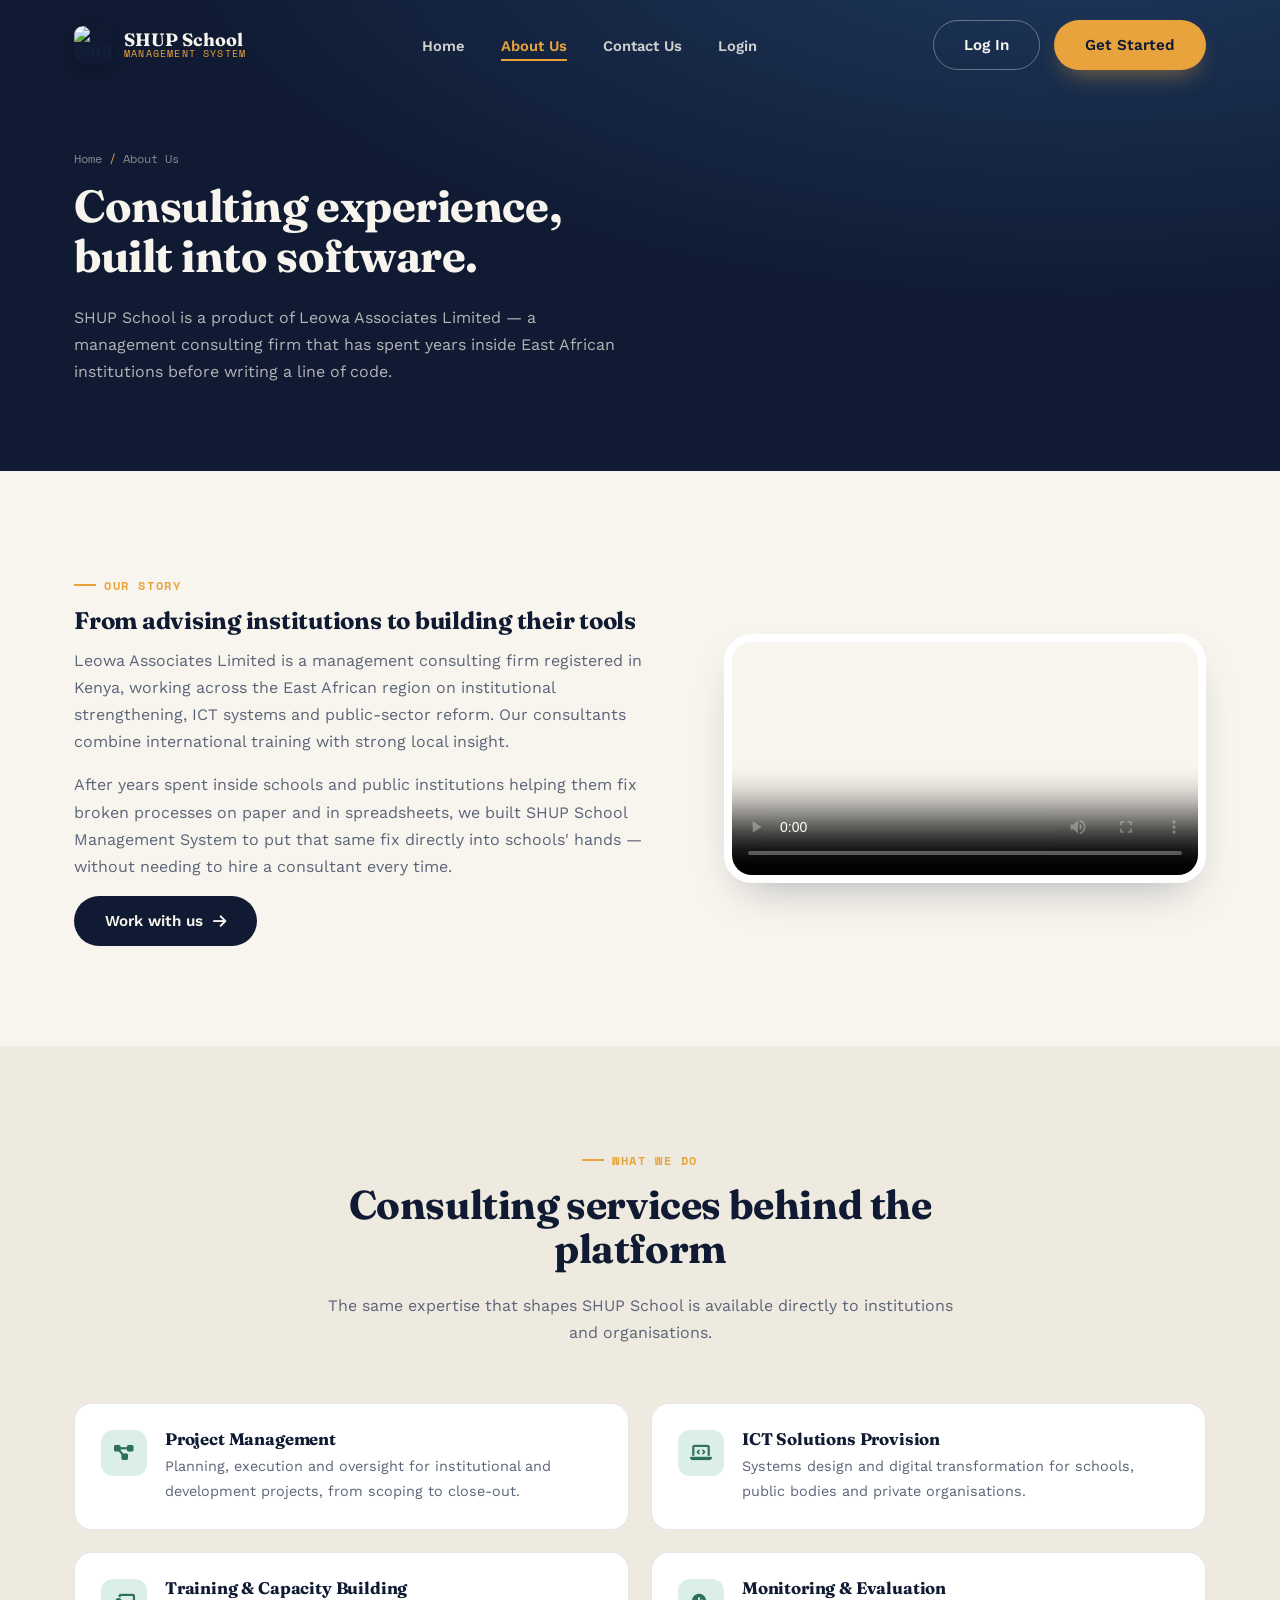
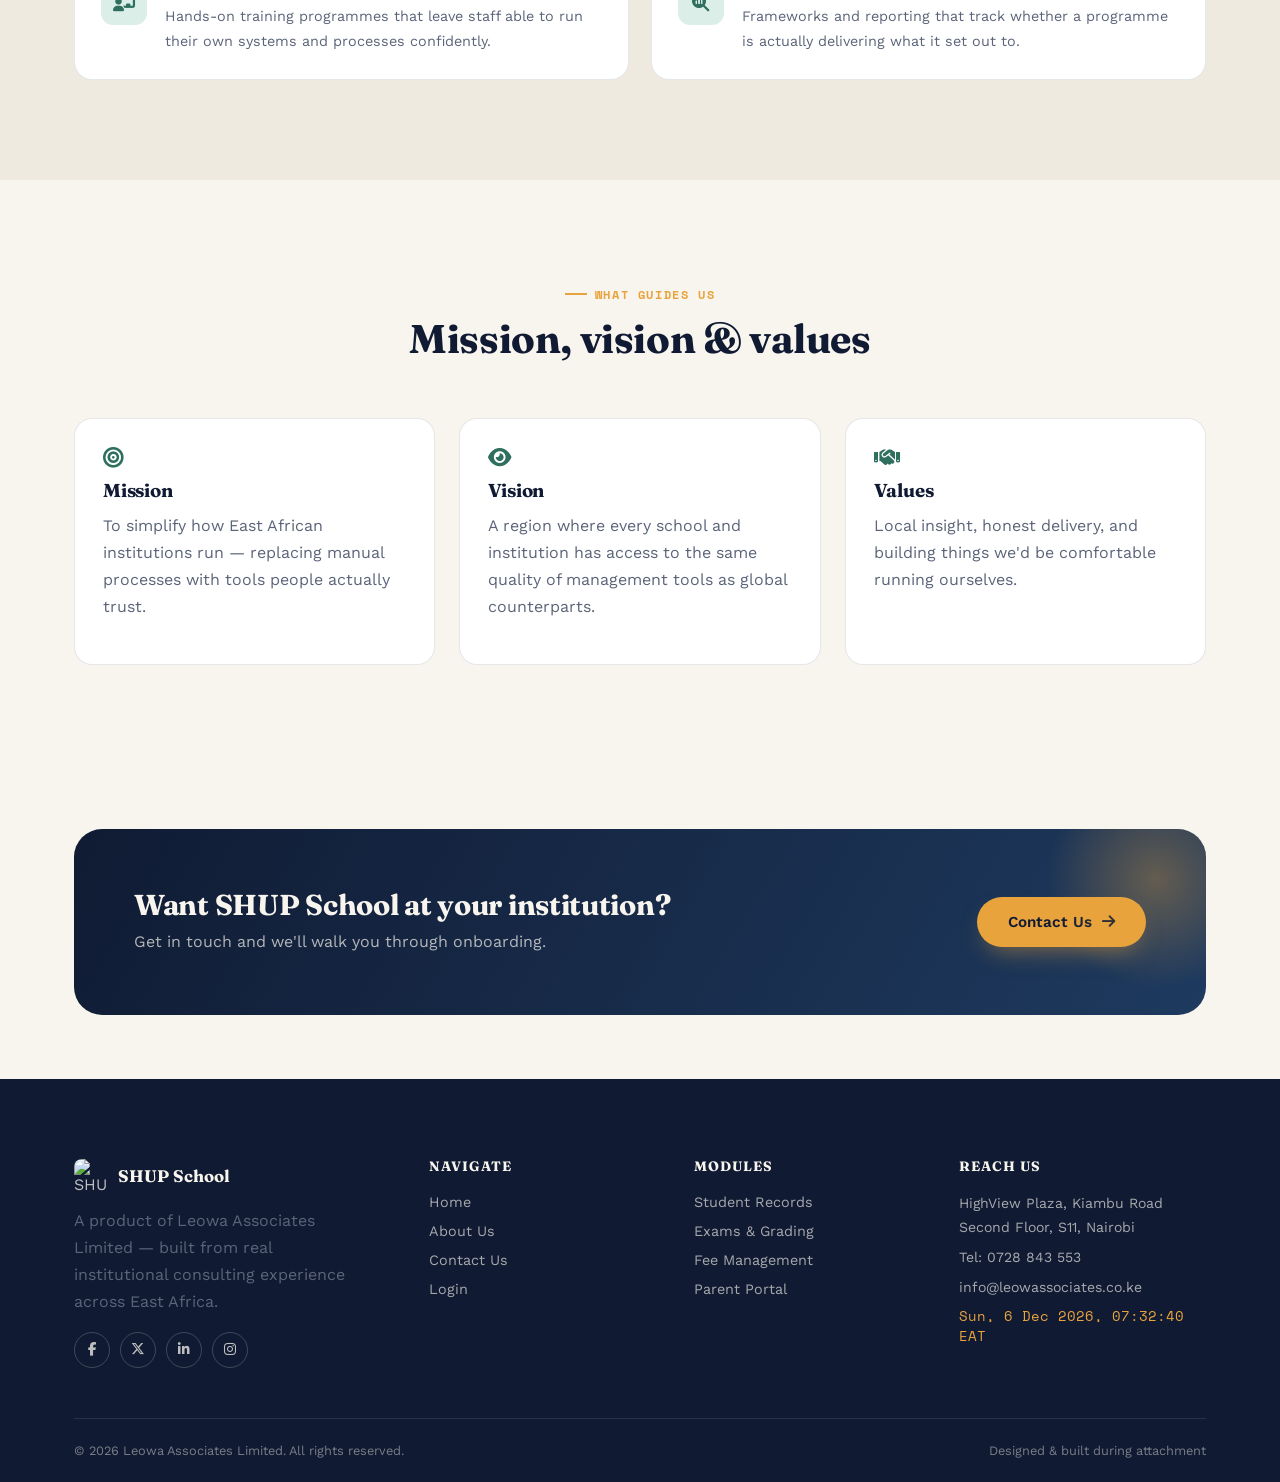
==== about.html @ 48182b93 "Initial commit - revamped SHUP School site" ====
<!DOCTYPE html>
<html lang="en">
<head>
<meta charset="UTF-8">
<meta name="viewport" content="width=device-width, initial-scale=1.0">
<title>About Us | SHUP School Management System</title>
<link rel="icon" href="https://leowassociates.co.ke/school/images/shupschoologo.jpeg">
<link rel="preconnect" href="https://fonts.googleapis.com">
<link href="https://fonts.googleapis.com/css2?family=Fraunces:ital,wght@0,500;0,600;1,500&family=Work+Sans:wght@400;500;600;700&family=Space+Mono:wght@400;700&display=swap" rel="stylesheet">
<link rel="stylesheet" href="https://cdnjs.cloudflare.com/ajax/libs/font-awesome/6.5.1/css/all.min.css">
<link rel="stylesheet" href="assets/css/style.css">
</head>
<body>

<nav class="nav">
  <div class="container">
    <a href="index.html" class="nav-brand">
      <img src="https://leowassociates.co.ke/school/images/shupschoologo.jpeg" alt="SHUP School logo">
      <div class="nav-brand-text"><b>SHUP School</b><span>Management System</span></div>
    </a>
    <ul class="nav-links">
      <li><a href="index.html">Home</a></li>
      <li><a href="about.html" class="active">About Us</a></li>
      <li><a href="contact.html">Contact Us</a></li>
      <li><a href="login.html">Login</a></li>
    </ul>
    <div class="nav-cta">
      <a href="login.html" class="btn btn-ghost">Log In</a>
      <a href="contact.html" class="btn btn-gold">Get Started</a>
      <button class="nav-burger" aria-label="Menu"><i class="fa-solid fa-bars"></i></button>
    </div>
  </div>
</nav>

<header class="page-hero">
  <div class="container">
    <div class="crumb">Home <span>/</span> About Us</div>
    <h1>Consulting experience,<br>built into software.</h1>
    <p>SHUP School is a product of Leowa Associates Limited — a management consulting firm that has spent years inside East African institutions before writing a line of code.</p>
  </div>
</header>

<section class="section">
  <div class="container about-lede">
    <div class="reveal">
      <div class="eyebrow">Our story</div>
      <h2>From advising institutions to building their tools</h2>
      <p>Leowa Associates Limited is a management consulting firm registered in Kenya, working across the East African region on institutional strengthening, ICT systems and public-sector reform. Our consultants combine international training with strong local insight.</p>
      <p>After years spent inside schools and public institutions helping them fix broken processes on paper and in spreadsheets, we built SHUP School Management System to put that same fix directly into schools' hands — without needing to hire a consultant every time.</p>
      <a href="contact.html" class="btn btn-dark">Work with us <i class="fa-solid fa-arrow-right"></i></a>
    </div>
    <div class="about-video reveal">
      <video controls poster="https://leowassociates.co.ke/school/images/carousel1.jpg">
        <source src="https://leowassociates.co.ke/school/images/ourservices.mp4" type="video/mp4">
        Your browser does not support the video tag.
      </video>
    </div>
  </div>
</section>

<section class="section" style="background:var(--paper-dim)">
  <div class="container">
    <div class="section-head reveal">
      <div class="eyebrow" style="justify-content:center">What we do</div>
      <h2>Consulting services behind the platform</h2>
      <p>The same expertise that shapes SHUP School is available directly to institutions and organisations.</p>
    </div>
    <div class="service-list reveal-stagger">
      <div class="service-row reveal"><div class="service-icon"><i class="fa-solid fa-diagram-project"></i></div><div><h4>Project Management</h4><p>Planning, execution and oversight for institutional and development projects, from scoping to close-out.</p></div></div>
      <div class="service-row reveal"><div class="service-icon"><i class="fa-solid fa-laptop-code"></i></div><div><h4>ICT Solutions Provision</h4><p>Systems design and digital transformation for schools, public bodies and private organisations.</p></div></div>
      <div class="service-row reveal"><div class="service-icon"><i class="fa-solid fa-chalkboard-user"></i></div><div><h4>Training &amp; Capacity Building</h4><p>Hands-on training programmes that leave staff able to run their own systems and processes confidently.</p></div></div>
      <div class="service-row reveal"><div class="service-icon"><i class="fa-solid fa-magnifying-glass-chart"></i></div><div><h4>Monitoring &amp; Evaluation</h4><p>Frameworks and reporting that track whether a programme is actually delivering what it set out to.</p></div></div>
    </div>
  </div>
</section>

<section class="section">
  <div class="container">
    <div class="section-head reveal">
      <div class="eyebrow" style="justify-content:center">What guides us</div>
      <h2>Mission, vision &amp; values</h2>
    </div>
    <div class="values-grid reveal-stagger">
      <div class="value-card reveal"><i class="fa-solid fa-bullseye"></i><h3>Mission</h3><p>To simplify how East African institutions run — replacing manual processes with tools people actually trust.</p></div>
      <div class="value-card reveal"><i class="fa-solid fa-eye"></i><h3>Vision</h3><p>A region where every school and institution has access to the same quality of management tools as global counterparts.</p></div>
      <div class="value-card reveal"><i class="fa-solid fa-handshake"></i><h3>Values</h3><p>Local insight, honest delivery, and building things we'd be comfortable running ourselves.</p></div>
    </div>
  </div>
</section>

<section class="section-tight">
  <div class="container">
    <div class="cta-band reveal">
      <div><h2>Want SHUP School at your institution?</h2><p>Get in touch and we'll walk you through onboarding.</p></div>
      <a href="contact.html" class="btn btn-gold">Contact Us <i class="fa-solid fa-arrow-right"></i></a>
    </div>
  </div>
</section>

<footer class="site-footer">
  <div class="container">
    <div class="footer-grid">
      <div>
        <div class="footer-brand"><img src="https://leowassociates.co.ke/school/images/shupschoologo.jpeg" alt="SHUP School logo"><b>SHUP School</b></div>
        <p style="max-width:280px">A product of Leowa Associates Limited — built from real institutional consulting experience across East Africa.</p>
        <div class="social-row">
          <a href="#" aria-label="Facebook"><i class="fa-brands fa-facebook-f"></i></a>
          <a href="#" aria-label="Twitter"><i class="fa-brands fa-x-twitter"></i></a>
          <a href="#" aria-label="LinkedIn"><i class="fa-brands fa-linkedin-in"></i></a>
          <a href="#" aria-label="Instagram"><i class="fa-brands fa-instagram"></i></a>
        </div>
      </div>
      <div>
        <h4>Navigate</h4>
        <ul><li><a href="index.html">Home</a></li><li><a href="about.html">About Us</a></li><li><a href="contact.html">Contact Us</a></li><li><a href="login.html">Login</a></li></ul>
      </div>
      <div>
        <h4>Modules</h4>
        <ul><li><a href="index.html#features">Student Records</a></li><li><a href="index.html#features">Exams &amp; Grading</a></li><li><a href="index.html#features">Fee Management</a></li><li><a href="index.html#features">Parent Portal</a></li></ul>
      </div>
      <div>
        <h4>Reach us</h4>
        <p style="color:rgba(248,245,238,.65);font-size:.88rem;margin-bottom:6px">HighView Plaza, Kiambu Road<br>Second Floor, S11, Nairobi</p>
        <p style="color:rgba(248,245,238,.65);font-size:.88rem;margin-bottom:6px">Tel: 0728 843 553</p>
        <p style="color:rgba(248,245,238,.65);font-size:.88rem;margin-bottom:6px">info@leowassociates.co.ke</p>
        <div class="footer-clock" data-clock>—</div>
      </div>
    </div>
    <div class="footer-bottom">
      <span>© 2026 Leowa Associates Limited. All rights reserved.</span>
      <span>Designed &amp; built during attachment</span>
    </div>
  </div>
</footer>

<script src="assets/js/main.js"></script>
</body>
</html>
---- assets/css/style.css ----
/* ==========================================================================
   SHUP School — Design Tokens
   ========================================================================== */
:root{
  --ink:            #101B33;   /* primary dark — header/footer/hero */
  --ink-soft:       #1E3A5F;   /* secondary dark — gradients */
  --gold:           #E8A33D;   /* primary accent — CTAs, stamps */
  --gold-soft:      #F6D394;
  --chalk:          #2F6F5E;   /* secondary accent — success/ticks */
  --chalk-soft:     #DCEEE8;
  --paper:          #F8F5EE;   /* light surface */
  --paper-dim:      #EFEAE0;
  --text:           #16213E;
  --text-mute:      #5B6478;
  --white:          #FFFFFF;
  --line:           rgba(16,27,51,0.10);

  --font-display: 'Fraunces', serif;
  --font-body:    'Work Sans', sans-serif;
  --font-mono:    'Space Mono', monospace;

  --radius-sm: 10px;
  --radius-md: 18px;
  --radius-lg: 28px;
  --shadow-soft: 0 20px 45px -20px rgba(16,27,51,0.35);
  --shadow-tight: 0 8px 20px -10px rgba(16,27,51,0.25);
  --ease: cubic-bezier(.22,.9,.35,1);
}

*,*::before,*::after{ box-sizing:border-box; }
html{ scroll-behavior:smooth; }
@media (prefers-reduced-motion: reduce){
  html{ scroll-behavior:auto; }
  *,*::before,*::after{ animation-duration:0.001ms !important; animation-iteration-count:1 !important; transition-duration:0.001ms !important; scroll-behavior:auto !important; }
}

body{
  margin:0;
  font-family:var(--font-body);
  color:var(--text);
  background:var(--paper);
  -webkit-font-smoothing:antialiased;
  overflow-x:hidden;
}

h1,h2,h3,h4{
  font-family:var(--font-display);
  color:var(--ink);
  margin:0 0 .5em;
  line-height:1.12;
  letter-spacing:-0.01em;
}
p{ margin:0 0 1em; color:var(--text-mute); line-height:1.7; }
a{ color:inherit; text-decoration:none; }
img{ max-width:100%; display:block; }
button{ font-family:inherit; cursor:pointer; }
ul{ margin:0; padding:0; list-style:none; }

.container{ max-width:1180px; margin:0 auto; padding:0 24px; }
.eyebrow{
  display:inline-flex; align-items:center; gap:8px;
  font-family:var(--font-mono); font-size:.72rem; letter-spacing:.14em;
  text-transform:uppercase; color:var(--gold); font-weight:700;
  margin-bottom:14px;
}
.eyebrow::before{
  content:''; width:22px; height:2px; background:var(--gold); display:inline-block;
}
.section{ padding:100px 0; }
.section-tight{ padding:64px 0; }
@media (max-width:820px){
  .section{ padding:68px 0; }
}

/* ---- buttons ---- */
.btn{
  display:inline-flex; align-items:center; justify-content:center; gap:10px;
  padding:15px 30px; border-radius:100px; font-weight:600; font-size:.95rem;
  border:1px solid transparent; transition:transform .3s var(--ease), box-shadow .3s var(--ease), background .3s, color .3s, border-color .3s;
  white-space:nowrap;
}
.btn-gold{ background:var(--gold); color:var(--ink); box-shadow:0 12px 24px -10px rgba(232,163,61,.55); }
.btn-gold:hover{ transform:translateY(-3px); box-shadow:0 18px 30px -10px rgba(232,163,61,.6); }
.btn-ghost{ background:transparent; color:var(--paper); border-color:rgba(248,245,238,.35); }
.btn-ghost:hover{ background:rgba(248,245,238,.1); border-color:rgba(248,245,238,.7); transform:translateY(-3px); }
.btn-dark{ background:var(--ink); color:var(--paper); }
.btn-dark:hover{ transform:translateY(-3px); box-shadow:var(--shadow-tight); }
.btn-block{ width:100%; }
.btn[disabled]{ opacity:.6; cursor:not-allowed; transform:none !important; }

/* ==========================================================================
   Navbar
   ========================================================================== */
.nav{
  position:fixed; top:0; left:0; right:0; z-index:1000;
  padding:20px 0;
  transition:padding .35s var(--ease), background .35s var(--ease), box-shadow .35s var(--ease);
}
.nav .container{ display:flex; align-items:center; justify-content:space-between; gap:20px; }
.nav-brand{ display:flex; align-items:center; gap:12px; }
.nav-brand img{ height:38px; width:38px; border-radius:9px; object-fit:cover; box-shadow:0 6px 16px rgba(0,0,0,.25); }
.nav-brand-text{ display:flex; flex-direction:column; line-height:1.1; }
.nav-brand-text b{ font-family:var(--font-display); font-size:1.12rem; color:var(--paper); }
.nav-brand-text span{ font-family:var(--font-mono); font-size:.62rem; letter-spacing:.12em; color:var(--gold); text-transform:uppercase; }

.nav-links{ display:flex; align-items:center; gap:36px; }
.nav-links a{
  color:rgba(248,245,238,.82); font-weight:600; font-size:.92rem; position:relative; padding:6px 0;
}
.nav-links a::after{
  content:''; position:absolute; left:0; bottom:0; height:2px; width:0; background:var(--gold);
  transition:width .3s var(--ease);
}
.nav-links a:hover{ color:var(--paper); }
.nav-links a:hover::after, .nav-links a.active::after{ width:100%; }
.nav-links a.active{ color:var(--gold); }
.nav-cta{ display:flex; align-items:center; gap:14px; }
.nav-burger{ display:none; background:none; border:0; color:var(--paper); font-size:1.4rem; }

.nav.scrolled{
  background:rgba(16,27,51,.92); backdrop-filter:blur(10px);
  padding:12px 0; box-shadow:0 10px 30px -15px rgba(0,0,0,.4);
}

@media (max-width:900px){
  .nav-links{
    position:fixed; top:0; right:0; height:100vh; width:min(320px,80vw);
    background:var(--ink); flex-direction:column; justify-content:center; align-items:flex-start;
    padding:40px; gap:26px; transform:translateX(100%); transition:transform .4s var(--ease);
    box-shadow:-20px 0 50px rgba(0,0,0,.35);
  }
  .nav-links.open{ transform:translateX(0); }
  .nav-links a{ font-size:1.1rem; }
  .nav-burger{ display:block; z-index:1200; }
  .nav-cta .btn-ghost{ display:none; }
}

/* ==========================================================================
   Hero
   ========================================================================== */
.hero{
  position:relative; background:radial-gradient(120% 120% at 15% -10%, var(--ink-soft) 0%, var(--ink) 55%);
  color:var(--paper); padding:170px 0 120px; overflow:hidden;
}
.hero::before{
  content:''; position:absolute; inset:0;
  background-image:
    linear-gradient(rgba(248,245,238,.05) 1px, transparent 1px),
    linear-gradient(90deg, rgba(248,245,238,.05) 1px, transparent 1px);
  background-size:44px 44px;
  mask-image:radial-gradient(circle at 30% 20%, black, transparent 70%);
}
.hero-grid{ position:relative; display:grid; grid-template-columns:1.05fr .95fr; gap:50px; align-items:center; }
@media (max-width:980px){ .hero-grid{ grid-template-columns:1fr; } }

.hero h1{ color:var(--paper); font-size:clamp(2.3rem,4.6vw,3.6rem); }
.hero h1 em{ font-style:italic; color:var(--gold); }
.hero p.lead{ color:rgba(248,245,238,.75); font-size:1.08rem; max-width:520px; }
.hero-actions{ display:flex; gap:16px; flex-wrap:wrap; margin-top:8px; }

/* signature element: attendance register */
.register-card{
  background:rgba(255,255,255,.06); border:1px solid rgba(248,245,238,.14);
  border-radius:var(--radius-lg); padding:26px; backdrop-filter:blur(6px);
  box-shadow:var(--shadow-soft);
}
.register-card-head{ display:flex; justify-content:space-between; align-items:center; margin-bottom:16px; }
.register-card-head b{ font-family:var(--font-mono); font-size:.72rem; letter-spacing:.1em; text-transform:uppercase; color:var(--gold); }
.register-card-head span{ font-family:var(--font-mono); font-size:.68rem; color:rgba(248,245,238,.5); }
.register-row{
  display:flex; align-items:center; gap:12px; padding:10px 12px; border-radius:12px;
  background:rgba(255,255,255,.03); margin-bottom:8px; opacity:0; transform:translateX(-8px);
  animation:rowIn .5s var(--ease) forwards;
}
.register-row:nth-child(1){ animation-delay:.2s; }
.register-row:nth-child(2){ animation-delay:.5s; }
.register-row:nth-child(3){ animation-delay:.8s; }
.register-row:nth-child(4){ animation-delay:1.1s; }
.register-row:nth-child(5){ animation-delay:1.4s; }
@keyframes rowIn{ to{ opacity:1; transform:translateX(0); } }
.register-avatar{
  width:30px; height:30px; border-radius:50%; background:var(--ink-soft);
  display:flex; align-items:center; justify-content:center; font-family:var(--font-mono);
  font-size:.68rem; color:var(--gold); flex-shrink:0; border:1px solid rgba(232,163,61,.4);
}
.register-name{ font-size:.86rem; color:rgba(248,245,238,.85); flex:1; }
.register-tick{
  width:22px; height:22px; border-radius:50%; border:1.5px solid rgba(248,245,238,.25);
  display:flex; align-items:center; justify-content:center; flex-shrink:0; position:relative;
}
.register-tick svg{ width:12px; height:12px; opacity:0; transform:scale(.4); }
.register-row:nth-child(1) .register-tick{ animation:tickBg .3s .6s var(--ease) forwards; }
.register-row:nth-child(2) .register-tick{ animation:tickBg .3s .9s var(--ease) forwards; }
.register-row:nth-child(3) .register-tick{ animation:tickBg .3s 1.2s var(--ease) forwards; }
.register-row:nth-child(4) .register-tick{ animation:tickBg .3s 1.5s var(--ease) forwards; }
.register-row:nth-child(5) .register-tick{ animation:tickBg .3s 1.8s var(--ease) forwards; }
.register-row:nth-child(1) .register-tick svg{ animation:tickIn .3s .65s var(--ease) forwards; }
.register-row:nth-child(2) .register-tick svg{ animation:tickIn .3s .95s var(--ease) forwards; }
.register-row:nth-child(3) .register-tick svg{ animation:tickIn .3s 1.25s var(--ease) forwards; }
.register-row:nth-child(4) .register-tick svg{ animation:tickIn .3s 1.55s var(--ease) forwards; }
.register-row:nth-child(5) .register-tick svg{ animation:tickIn .3s 1.85s var(--ease) forwards; }
@keyframes tickBg{ to{ background:var(--chalk); border-color:var(--chalk); } }
@keyframes tickIn{ to{ opacity:1; transform:scale(1); } }
.register-card-foot{ display:flex; justify-content:space-between; margin-top:14px; padding-top:14px; border-top:1px dashed rgba(248,245,238,.15); }
.register-stat{ font-family:var(--font-mono); }
.register-stat b{ color:var(--gold); font-size:1.1rem; display:block; }
.register-stat span{ font-size:.66rem; color:rgba(248,245,238,.5); text-transform:uppercase; letter-spacing:.08em; }

/* ==========================================================================
   Stats strip
   ========================================================================== */
.stats-strip{ background:var(--paper-dim); border-top:1px solid var(--line); border-bottom:1px solid var(--line); }
.stats-grid{ display:grid; grid-template-columns:repeat(4,1fr); }
.stat-item{ text-align:center; padding:36px 12px; border-right:1px solid var(--line); }
.stat-item:last-child{ border-right:none; }
.stat-item b{ display:block; font-family:var(--font-mono); font-size:2rem; color:var(--ink); }
.stat-item span{ font-size:.8rem; color:var(--text-mute); text-transform:uppercase; letter-spacing:.06em; }
@media (max-width:700px){
  .stats-grid{ grid-template-columns:repeat(2,1fr); }
  .stat-item:nth-child(2){ border-right:none; }
}

/* ==========================================================================
   Section headers
   ========================================================================== */
.section-head{ max-width:640px; margin:0 auto 56px; text-align:center; }
.section-head h2{ font-size:clamp(1.8rem,3.4vw,2.5rem); }
.section-head.left{ margin-left:0; text-align:left; }

/* ==========================================================================
   Feature cards (report-card style)
   ========================================================================== */
.feature-grid{ display:grid; grid-template-columns:repeat(3,1fr); gap:26px; }
@media (max-width:980px){ .feature-grid{ grid-template-columns:repeat(2,1fr); } }
@media (max-width:640px){ .feature-grid{ grid-template-columns:1fr; } }

.feature-card{
  position:relative; background:var(--white); border:1px solid var(--line); border-radius:var(--radius-md);
  padding:32px 26px; transition:transform .4s var(--ease), box-shadow .4s var(--ease), border-color .4s;
  overflow:hidden;
}
.feature-card::before{
  content:''; position:absolute; left:0; top:0; bottom:0; width:3px; background:var(--gold);
  transform:scaleY(0); transform-origin:top; transition:transform .4s var(--ease);
}
.feature-card:hover{ transform:translateY(-8px); box-shadow:var(--shadow-soft); border-color:transparent; }
.feature-card:hover::before{ transform:scaleY(1); }
.feature-stamp{
  width:52px; height:52px; border-radius:50%; border:1.5px dashed var(--gold);
  display:flex; align-items:center; justify-content:center; margin-bottom:20px; color:var(--gold); font-size:1.2rem;
  transition:transform .4s var(--ease);
}
.feature-card:hover .feature-stamp{ transform:rotate(-12deg) scale(1.05); }
.feature-card h3{ font-size:1.15rem; margin-bottom:10px; }
.feature-card p{ font-size:.92rem; margin-bottom:0; }
.feature-tag{
  position:absolute; top:20px; right:22px; font-family:var(--font-mono); font-size:.65rem;
  color:var(--text-mute); opacity:.5;
}

/* ==========================================================================
   How it works — timeline
   ========================================================================== */
.timeline{ position:relative; display:grid; grid-template-columns:repeat(3,1fr); gap:40px; }
.timeline::before{
  content:''; position:absolute; top:26px; left:8%; right:8%; height:1px;
  background:repeating-linear-gradient(90deg, var(--line) 0 8px, transparent 8px 16px);
}
@media (max-width:820px){ .timeline{ grid-template-columns:1fr; gap:34px; } .timeline::before{ display:none; } }
.timeline-step{ position:relative; text-align:left; }
.timeline-num{
  width:52px; height:52px; border-radius:50%; background:var(--ink); color:var(--gold);
  font-family:var(--font-mono); display:flex; align-items:center; justify-content:center; font-size:1rem;
  margin-bottom:18px; position:relative; z-index:2; box-shadow:var(--shadow-tight);
}
.timeline-step h3{ font-size:1.08rem; }
.timeline-step p{ font-size:.92rem; }

/* ==========================================================================
   Testimonials
   ========================================================================== */
.testimonial-track{ display:grid; grid-template-columns:repeat(3,1fr); gap:24px; }
@media (max-width:980px){ .testimonial-track{ grid-template-columns:1fr; } }
.note-card{
  background:var(--white); border-radius:var(--radius-md); padding:30px; position:relative;
  border:1px solid var(--line); box-shadow:var(--shadow-tight);
}
.note-card .quote-mark{ font-family:var(--font-display); font-size:3rem; color:var(--gold-soft); line-height:.4; display:block; margin-bottom:18px; }
.note-card p.msg{ color:var(--text); font-size:.96rem; }
.note-person{ display:flex; align-items:center; gap:12px; margin-top:18px; }
.note-avatar{
  width:42px; height:42px; border-radius:50%; background:var(--chalk-soft); color:var(--chalk);
  display:flex; align-items:center; justify-content:center; font-family:var(--font-mono); font-weight:700;
}
.note-person b{ display:block; font-size:.88rem; color:var(--ink); }
.note-person span{ font-size:.76rem; color:var(--text-mute); }

/* ==========================================================================
   CTA band
   ========================================================================== */
.cta-band{
  background:linear-gradient(120deg, var(--ink) 0%, var(--ink-soft) 100%);
  border-radius:var(--radius-lg); padding:60px; color:var(--paper);
  display:flex; align-items:center; justify-content:space-between; gap:30px; flex-wrap:wrap;
  position:relative; overflow:hidden;
}
.cta-band::after{
  content:''; position:absolute; right:-60px; top:-60px; width:220px; height:220px; border-radius:50%;
  background:radial-gradient(circle, rgba(232,163,61,.35), transparent 70%);
}
.cta-band h2{ color:var(--paper); margin-bottom:6px; font-size:1.8rem; }
.cta-band p{ color:rgba(248,245,238,.7); margin-bottom:0; }

/* ==========================================================================
   Footer
   ========================================================================== */
.site-footer{ background:var(--ink); color:rgba(248,245,238,.75); padding:80px 0 0; position:relative; }
.footer-grid{ display:grid; grid-template-columns:1.4fr 1fr 1fr 1.1fr; gap:40px; padding-bottom:50px; border-bottom:1px solid rgba(248,245,238,.1); }
@media (max-width:900px){ .footer-grid{ grid-template-columns:1fr 1fr; } }
@media (max-width:560px){ .footer-grid{ grid-template-columns:1fr; } }
.footer-brand{ display:flex; align-items:center; gap:10px; margin-bottom:14px; }
.footer-brand img{ height:34px; width:34px; border-radius:8px; }
.footer-brand b{ font-family:var(--font-display); color:var(--paper); font-size:1.05rem; }
.site-footer h4{ color:var(--paper); font-size:.85rem; text-transform:uppercase; letter-spacing:.08em; margin-bottom:18px; }
.site-footer ul li{ margin-bottom:10px; }
.site-footer ul li a{ font-size:.9rem; color:rgba(248,245,238,.65); transition:color .25s; }
.site-footer ul li a:hover{ color:var(--gold); }
.footer-clock{ font-family:var(--font-mono); font-size:.85rem; color:var(--gold); margin-top:6px; }
.social-row{ display:flex; gap:10px; margin-top:16px; }
.social-row a{
  width:36px; height:36px; border-radius:50%; border:1px solid rgba(248,245,238,.2);
  display:flex; align-items:center; justify-content:center; font-size:.85rem; transition:all .3s var(--ease);
}
.social-row a:hover{ background:var(--gold); border-color:var(--gold); color:var(--ink); transform:translateY(-3px); }
.footer-bottom{ display:flex; justify-content:space-between; align-items:center; padding:24px 0; font-size:.8rem; color:rgba(248,245,238,.45); flex-wrap:wrap; gap:10px; }

/* ==========================================================================
   Reveal-on-scroll
   ========================================================================== */
.reveal{ opacity:0; transform:translateY(26px); transition:opacity .7s var(--ease), transform .7s var(--ease); }
.reveal.in{ opacity:1; transform:translateY(0); }
.reveal-stagger.in > *{ transition-delay:calc(var(--i,0) * 90ms); }

/* ==========================================================================
   Inner page hero (About / Contact)
   ========================================================================== */
.page-hero{
  background:radial-gradient(120% 140% at 85% -20%, var(--ink-soft) 0%, var(--ink) 60%);
  color:var(--paper); padding:150px 0 70px; text-align:left;
}
.page-hero h1{ color:var(--paper); font-size:clamp(2rem,4vw,2.8rem); }
.page-hero p{ color:rgba(248,245,238,.7); max-width:560px; }
.crumb{ font-family:var(--font-mono); font-size:.75rem; color:rgba(248,245,238,.5); margin-bottom:14px; }
.crumb span{ color:var(--gold); }

/* ---- About page ---- */
.about-lede{ display:grid; grid-template-columns:1.1fr .9fr; gap:60px; align-items:center; }
@media (max-width:900px){ .about-lede{ grid-template-columns:1fr; } }
.about-video{ border-radius:var(--radius-lg); overflow:hidden; box-shadow:var(--shadow-soft); border:8px solid var(--white); }
.about-video video{ width:100%; display:block; }

.values-grid{ display:grid; grid-template-columns:repeat(3,1fr); gap:24px; }
@media (max-width:820px){ .values-grid{ grid-template-columns:1fr; } }
.value-card{ padding:28px; border-radius:var(--radius-md); background:var(--white); border:1px solid var(--line); }
.value-card i{ color:var(--chalk); font-size:1.3rem; margin-bottom:14px; display:block; }

.service-list{ display:grid; grid-template-columns:repeat(2,1fr); gap:22px; }
@media (max-width:760px){ .service-list{ grid-template-columns:1fr; } }
.service-row{
  display:flex; gap:18px; padding:26px; border-radius:var(--radius-md); background:var(--white);
  border:1px solid var(--line); transition:box-shadow .35s var(--ease), transform .35s var(--ease);
}
.service-row:hover{ box-shadow:var(--shadow-tight); transform:translateY(-4px); }
.service-icon{
  width:46px; height:46px; flex-shrink:0; border-radius:12px; background:var(--chalk-soft); color:var(--chalk);
  display:flex; align-items:center; justify-content:center; font-size:1.1rem;
}
.service-row h4{ font-family:var(--font-display); margin:0 0 6px; font-size:1.05rem; color:var(--ink); }
.service-row p{ font-size:.9rem; margin:0; }

/* ---- Contact page ---- */
.contact-wrap{ display:grid; grid-template-columns:1fr .8fr; gap:50px; }
@media (max-width:900px){ .contact-wrap{ grid-template-columns:1fr; } }
.form-card{ background:var(--white); border-radius:var(--radius-lg); padding:40px; border:1px solid var(--line); box-shadow:var(--shadow-tight); }
.field{ position:relative; margin-bottom:26px; }
.field input, .field textarea{
  width:100%; border:1px solid var(--line); border-radius:var(--radius-sm); padding:16px 16px 16px 16px;
  font-family:var(--font-body); font-size:.96rem; background:var(--paper); color:var(--text); transition:border-color .25s, box-shadow .25s;
}
.field textarea{ min-height:120px; resize:vertical; }
.field label{
  position:absolute; left:16px; top:16px; color:var(--text-mute); font-size:.96rem; pointer-events:none;
  transition:all .2s var(--ease); background:var(--paper); padding:0 4px;
}
.field input:focus, .field textarea:focus{ outline:none; border-color:var(--gold); box-shadow:0 0 0 4px rgba(232,163,61,.15); }
.field input:focus + label, .field input:not(:placeholder-shown) + label,
.field textarea:focus + label, .field textarea:not(:placeholder-shown) + label{
  top:-9px; font-size:.72rem; color:var(--gold); font-weight:600;
}
.field.error input, .field.error textarea{ border-color:#C6483D; }
.field-error-msg{ font-size:.76rem; color:#C6483D; margin-top:6px; display:none; }
.field.error .field-error-msg{ display:block; }

.form-success{
  display:none; align-items:center; gap:14px; background:var(--chalk-soft); color:var(--chalk);
  padding:18px 20px; border-radius:var(--radius-sm); margin-bottom:22px; font-size:.9rem; font-weight:600;
}
.form-success.show{ display:flex; }

.contact-info-card{
  background:var(--ink); color:var(--paper); border-radius:var(--radius-lg); padding:36px; margin-bottom:22px;
  background-image:radial-gradient(circle at 90% 10%, rgba(232,163,61,.25), transparent 55%);
}
.contact-info-row{ display:flex; gap:16px; align-items:flex-start; margin-bottom:20px; }
.contact-info-row:last-child{ margin-bottom:0; }
.contact-info-row i{ color:var(--gold); font-size:1.05rem; width:22px; margin-top:3px; }
.contact-info-row b{ display:block; color:var(--paper); font-size:.92rem; margin-bottom:2px; }
.contact-info-row span, .contact-info-row a{ font-size:.86rem; color:rgba(248,245,238,.65); }
.map-frame{ border-radius:var(--radius-lg); overflow:hidden; border:1px solid var(--line); box-shadow:var(--shadow-tight); }
.map-frame iframe{ width:100%; height:230px; border:0; display:block; filter:grayscale(.15); }

.faq-list{ max-width:760px; margin:0 auto; }
.faq-item{ border-bottom:1px solid var(--line); }
.faq-q{
  display:flex; justify-content:space-between; align-items:center; padding:22px 4px; cursor:pointer;
  font-family:var(--font-display); font-size:1.05rem; color:var(--ink);
}
.faq-q i{ transition:transform .35s var(--ease); color:var(--gold); }
.faq-item.open .faq-q i{ transform:rotate(45deg); }
.faq-a{ max-height:0; overflow:hidden; transition:max-height .4s var(--ease); }
.faq-a p{ padding:0 4px 22px; margin:0; font-size:.92rem; }

/* ==========================================================================
   Login page
   ========================================================================== */
.login-wrap{ min-height:100vh; display:grid; grid-template-columns:1.05fr 1fr; }
@media (max-width:920px){ .login-wrap{ grid-template-columns:1fr; } }
.login-visual{
  position:relative; background:radial-gradient(120% 120% at 20% 10%, var(--ink-soft), var(--ink) 65%);
  color:var(--paper); padding:60px; display:flex; flex-direction:column; justify-content:space-between; overflow:hidden;
}
@media (max-width:920px){ .login-visual{ min-height:280px; padding:40px; } }
.login-visual::before{
  content:''; position:absolute; inset:0;
  background-image:linear-gradient(rgba(248,245,238,.05) 1px, transparent 1px), linear-gradient(90deg, rgba(248,245,238,.05) 1px, transparent 1px);
  background-size:40px 40px; mask-image:radial-gradient(circle at 70% 30%, black, transparent 72%);
}
.login-visual-top{ position:relative; display:flex; align-items:center; gap:12px; }
.login-visual-top img{ height:36px; width:36px; border-radius:8px; }
.login-visual-top b{ font-family:var(--font-display); font-size:1.05rem; }
.login-visual-mid{ position:relative; }
.login-visual-mid h2{ color:var(--paper); font-size:clamp(1.6rem,3vw,2.2rem); max-width:420px; }
.login-visual-mid p{ color:rgba(248,245,238,.65); max-width:380px; }
.login-visual-bottom{ position:relative; display:flex; gap:30px; }
.login-visual-bottom div b{ display:block; font-family:var(--font-mono); color:var(--gold); font-size:1.3rem; }
.login-visual-bottom div span{ font-size:.72rem; color:rgba(248,245,238,.55); text-transform:uppercase; letter-spacing:.06em; }

.login-panel{ display:flex; align-items:center; justify-content:center; padding:50px 30px; background:var(--paper); }
.login-box{ width:100%; max-width:400px; }
.login-box .eyebrow{ margin-bottom:6px; }
.login-box h1{ font-size:1.7rem; margin-bottom:8px; }
.login-box > p{ margin-bottom:30px; }

.pass-field{ position:relative; }
.pass-toggle{
  position:absolute; right:14px; top:16px; background:none; border:0; color:var(--text-mute); font-size:.95rem;
}
.login-meta{ display:flex; justify-content:space-between; align-items:center; margin:-8px 0 24px; font-size:.85rem; }
.login-meta label{ display:flex; align-items:center; gap:8px; color:var(--text-mute); }
.login-meta a{ color:var(--gold); font-weight:600; }
.login-meta a:hover{ text-decoration:underline; }

.auth-step{ display:none; }
.auth-step.active{ display:block; animation:stepIn .45s var(--ease); }
@keyframes stepIn{ from{ opacity:0; transform:translateY(10px); } to{ opacity:1; transform:translateY(0); } }
.back-link{ display:inline-flex; align-items:center; gap:6px; font-size:.85rem; color:var(--text-mute); margin-bottom:22px; }
.back-link:hover{ color:var(--ink); }
.otp-row{ display:flex; gap:10px; margin-bottom:24px; }
.otp-row input{
  width:48px; height:56px; text-align:center; font-size:1.3rem; border-radius:var(--radius-sm);
  border:1px solid var(--line); background:var(--white); font-family:var(--font-mono);
}
.otp-row input:focus{ outline:none; border-color:var(--gold); box-shadow:0 0 0 4px rgba(232,163,61,.15); }
.divider-text{ text-align:center; font-size:.78rem; color:var(--text-mute); margin:22px 0; position:relative; }
.divider-text::before{ content:''; position:absolute; left:0; top:50%; width:100%; height:1px; background:var(--line); z-index:0; }
.divider-text span{ position:relative; background:var(--paper); padding:0 14px; }
.mismatch-note{ font-size:.8rem; color:#C6483D; margin:-14px 0 20px; display:none; }
.mismatch-note.show{ display:block; }
.toast{
  position:fixed; bottom:26px; right:26px; background:var(--ink); color:var(--paper); padding:16px 22px;
  border-radius:var(--radius-sm); display:flex; align-items:center; gap:12px; box-shadow:var(--shadow-soft);
  transform:translateY(120%); opacity:0; transition:all .45s var(--ease); z-index:2000; font-size:.9rem;
}
.toast.show{ transform:translateY(0); opacity:1; }
.toast i{ color:var(--chalk); }
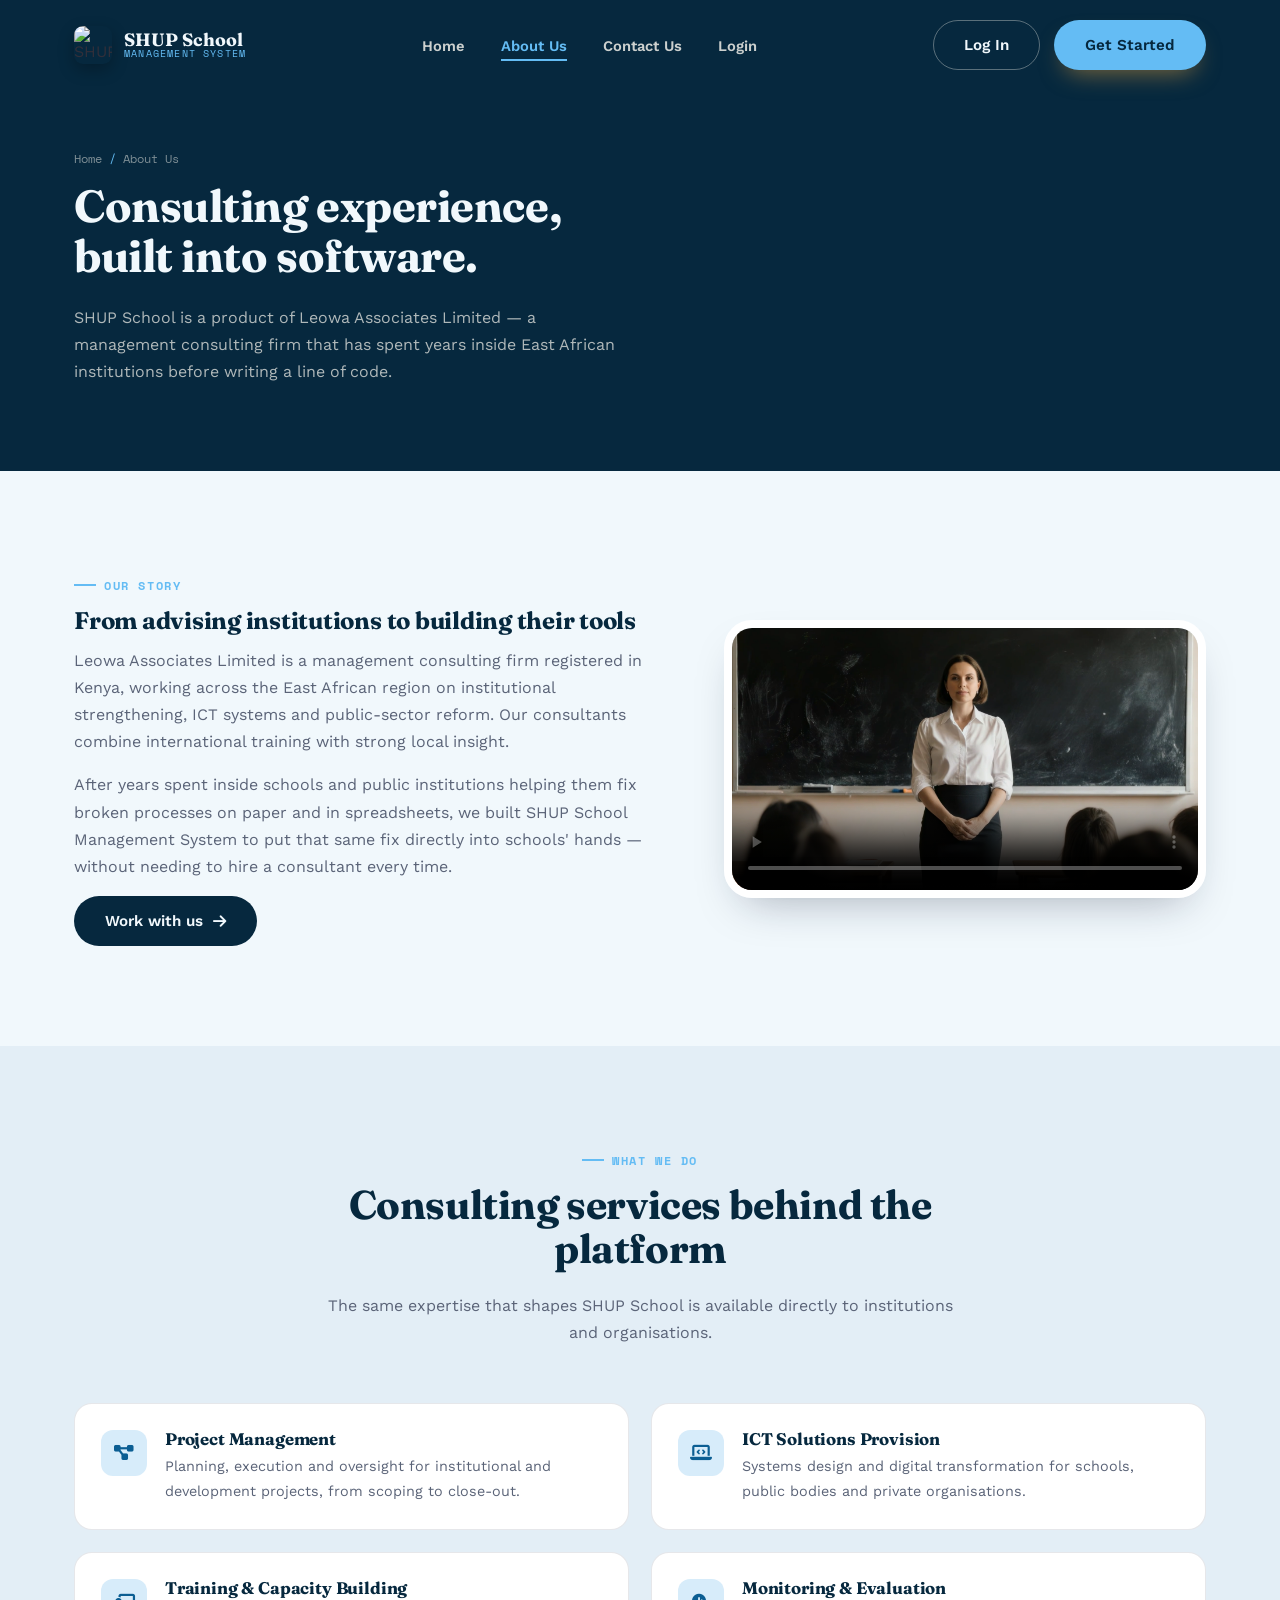
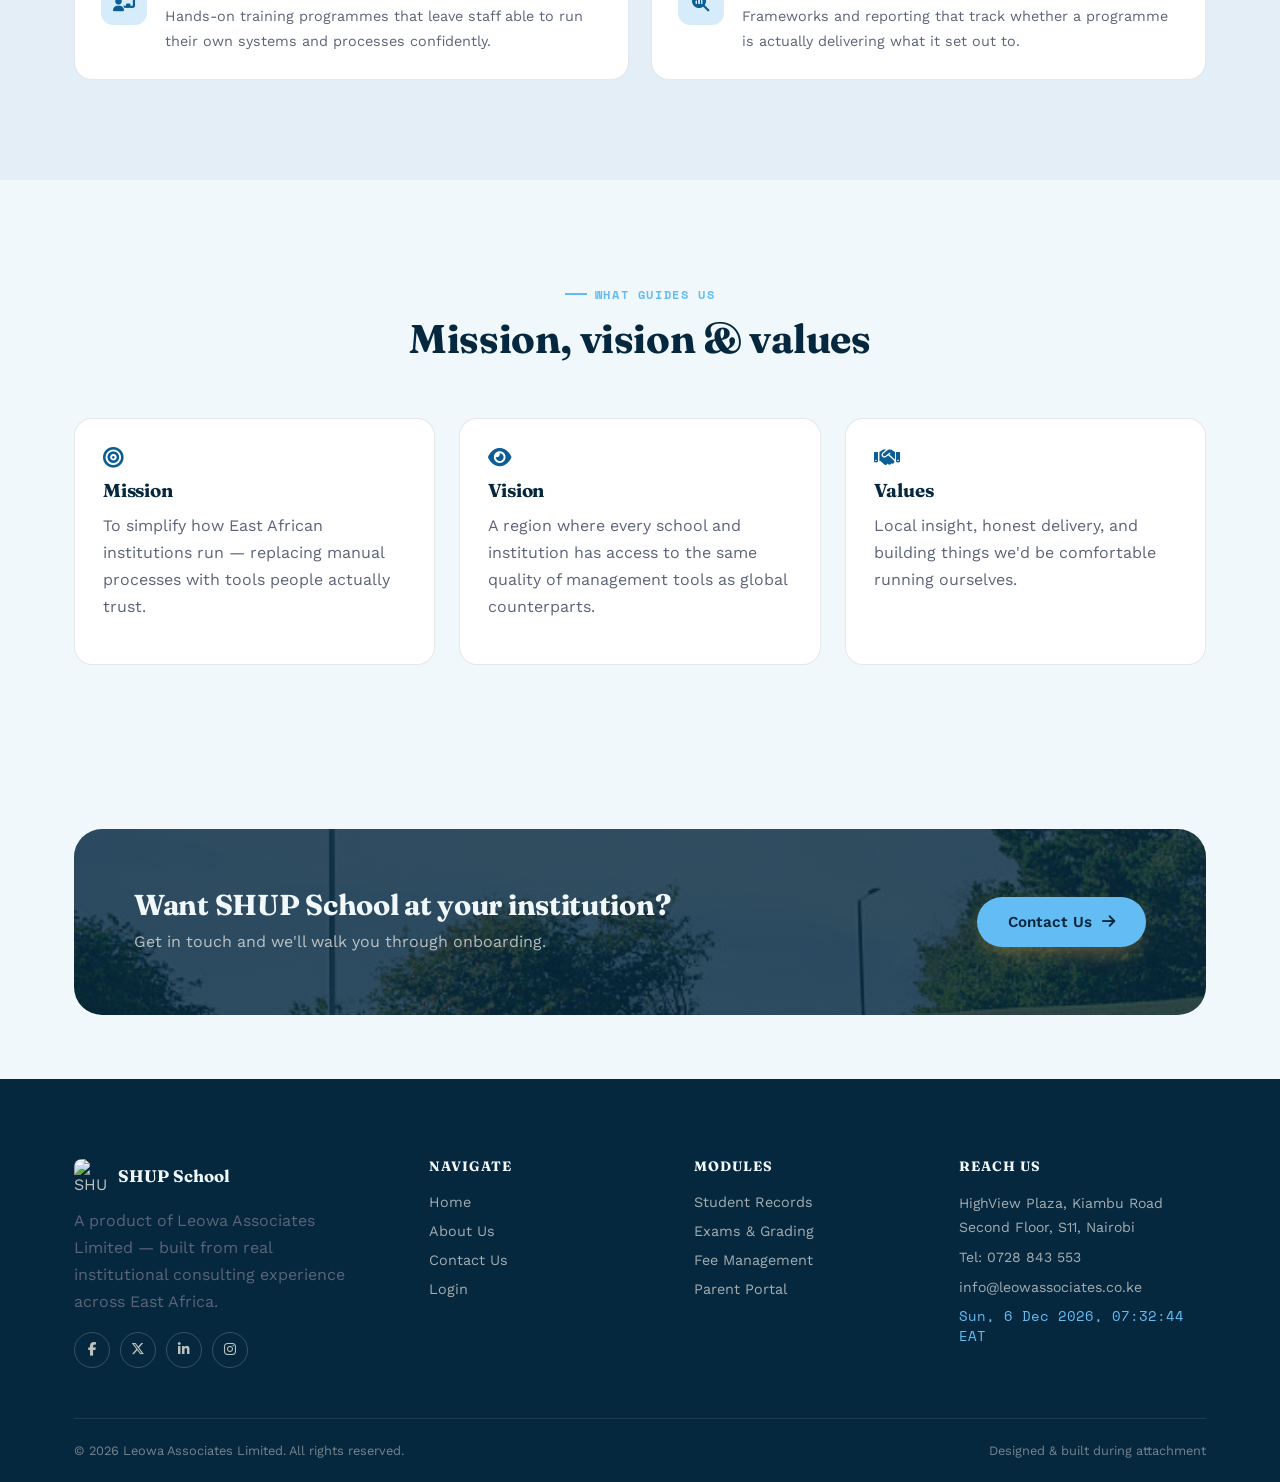
==== commit 8948fabe: "Add brand colors, real photos and video" ====
--- a/about.html
+++ b/about.html
@@ -50,8 +50,8 @@
       <a href="contact.html" class="btn btn-dark">Work with us <i class="fa-solid fa-arrow-right"></i></a>
     </div>
     <div class="about-video reveal">
-      <video controls poster="https://leowassociates.co.ke/school/images/carousel1.jpg">
-        <source src="https://leowassociates.co.ke/school/images/ourservices.mp4" type="video/mp4">
+      <video controls poster="assets/images/about-poster.png">
+        <source src="assets/videos/classroom-reel.mp4" type="video/mp4">
         Your browser does not support the video tag.
       </video>
     </div>
--- a/assets/css/style.css
+++ b/assets/css/style.css
@@ -2,15 +2,15 @@
    SHUP School — Design Tokens
    ========================================================================== */
 :root{
-  --ink:            #101B33;   /* primary dark — header/footer/hero */
-  --ink-soft:       #1E3A5F;   /* secondary dark — gradients */
-  --gold:           #E8A33D;   /* primary accent — CTAs, stamps */
-  --gold-soft:      #F6D394;
-  --chalk:          #2F6F5E;   /* secondary accent — success/ticks */
-  --chalk-soft:     #DCEEE8;
-  --paper:          #F8F5EE;   /* light surface */
-  --paper-dim:      #EFEAE0;
-  --text:           #16213E;
+  --ink:            #06283E;   /* primary dark — header/footer/hero */
+  --ink-soft:       #0086D0;   /* brand blue */
+  --gold:           #64BCF4;   /* brand sky blue — CTAs, accents */
+  --gold-soft:      #BFE3FB;
+  --chalk:          #0B5E93;   /* secondary accent — success/ticks */
+  --chalk-soft:     #D7ECFA;
+  --paper:          #F1F8FC;   /* light surface */
+  --paper-dim:      #E3EEF6;
+  --text:           #312F3A;
   --text-mute:      #5B6478;
   --white:          #FFFFFF;
   --line:           rgba(16,27,51,0.10);
@@ -139,7 +139,7 @@
    Hero
    ========================================================================== */
 .hero{
-  position:relative; background:radial-gradient(120% 120% at 15% -10%, var(--ink-soft) 0%, var(--ink) 55%);
+  position:relative; background:linear-gradient(rgba(6,40,62,.82), rgba(6,40,62,.82)), url('../images/hero-bg.jpg') center/cover no-repeat;
   color:var(--paper); padding:170px 0 120px; overflow:hidden;
 }
 .hero::before{
@@ -299,14 +299,10 @@
    CTA band
    ========================================================================== */
 .cta-band{
-  background:linear-gradient(120deg, var(--ink) 0%, var(--ink-soft) 100%);
+   background:linear-gradient(rgba(6,40,62,.82), rgba(6,40,62,.82)), url('../images/cta-bg.jpg') center/cover no-repeat;
   border-radius:var(--radius-lg); padding:60px; color:var(--paper);
   display:flex; align-items:center; justify-content:space-between; gap:30px; flex-wrap:wrap;
   position:relative; overflow:hidden;
-}
-.cta-band::after{
-  content:''; position:absolute; right:-60px; top:-60px; width:220px; height:220px; border-radius:50%;
-  background:radial-gradient(circle, rgba(232,163,61,.35), transparent 70%);
 }
 .cta-band h2{ color:var(--paper); margin-bottom:6px; font-size:1.8rem; }
 .cta-band p{ color:rgba(248,245,238,.7); margin-bottom:0; }
@@ -345,7 +341,7 @@
    Inner page hero (About / Contact)
    ========================================================================== */
 .page-hero{
-  background:radial-gradient(120% 140% at 85% -20%, var(--ink-soft) 0%, var(--ink) 60%);
+  background:var(--ink);
   color:var(--paper); padding:150px 0 70px; text-align:left;
 }
 .page-hero h1{ color:var(--paper); font-size:clamp(2rem,4vw,2.8rem); }
@@ -409,7 +405,6 @@
 
 .contact-info-card{
   background:var(--ink); color:var(--paper); border-radius:var(--radius-lg); padding:36px; margin-bottom:22px;
-  background-image:radial-gradient(circle at 90% 10%, rgba(232,163,61,.25), transparent 55%);
 }
 .contact-info-row{ display:flex; gap:16px; align-items:flex-start; margin-bottom:20px; }
 .contact-info-row:last-child{ margin-bottom:0; }
@@ -436,7 +431,7 @@
 .login-wrap{ min-height:100vh; display:grid; grid-template-columns:1.05fr 1fr; }
 @media (max-width:920px){ .login-wrap{ grid-template-columns:1fr; } }
 .login-visual{
-  position:relative; background:radial-gradient(120% 120% at 20% 10%, var(--ink-soft), var(--ink) 65%);
+  position:relative; background:linear-gradient(rgba(6,40,62,.82), rgba(6,40,62,.82)), url('../images/login-bg.jpg') center/cover no-repeat;
   color:var(--paper); padding:60px; display:flex; flex-direction:column; justify-content:space-between; overflow:hidden;
 }
 @media (max-width:920px){ .login-visual{ min-height:280px; padding:40px; } }
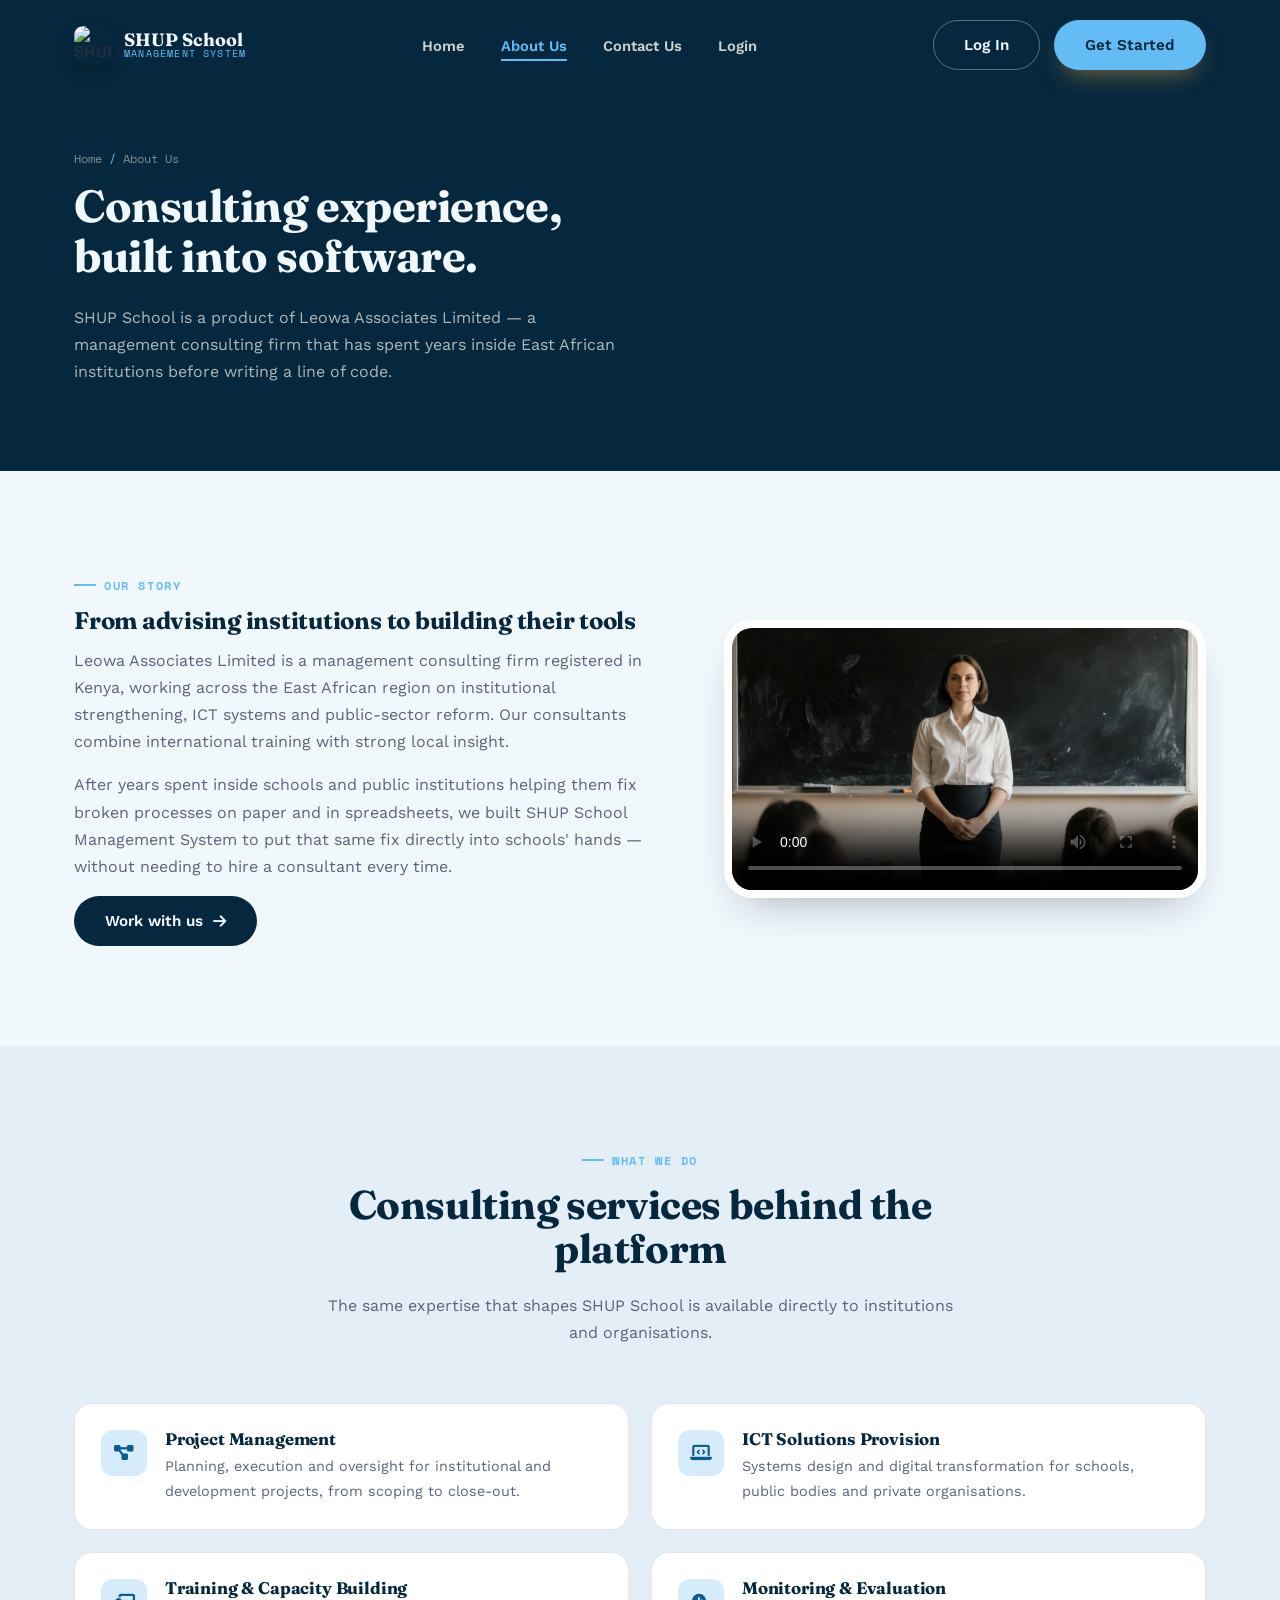
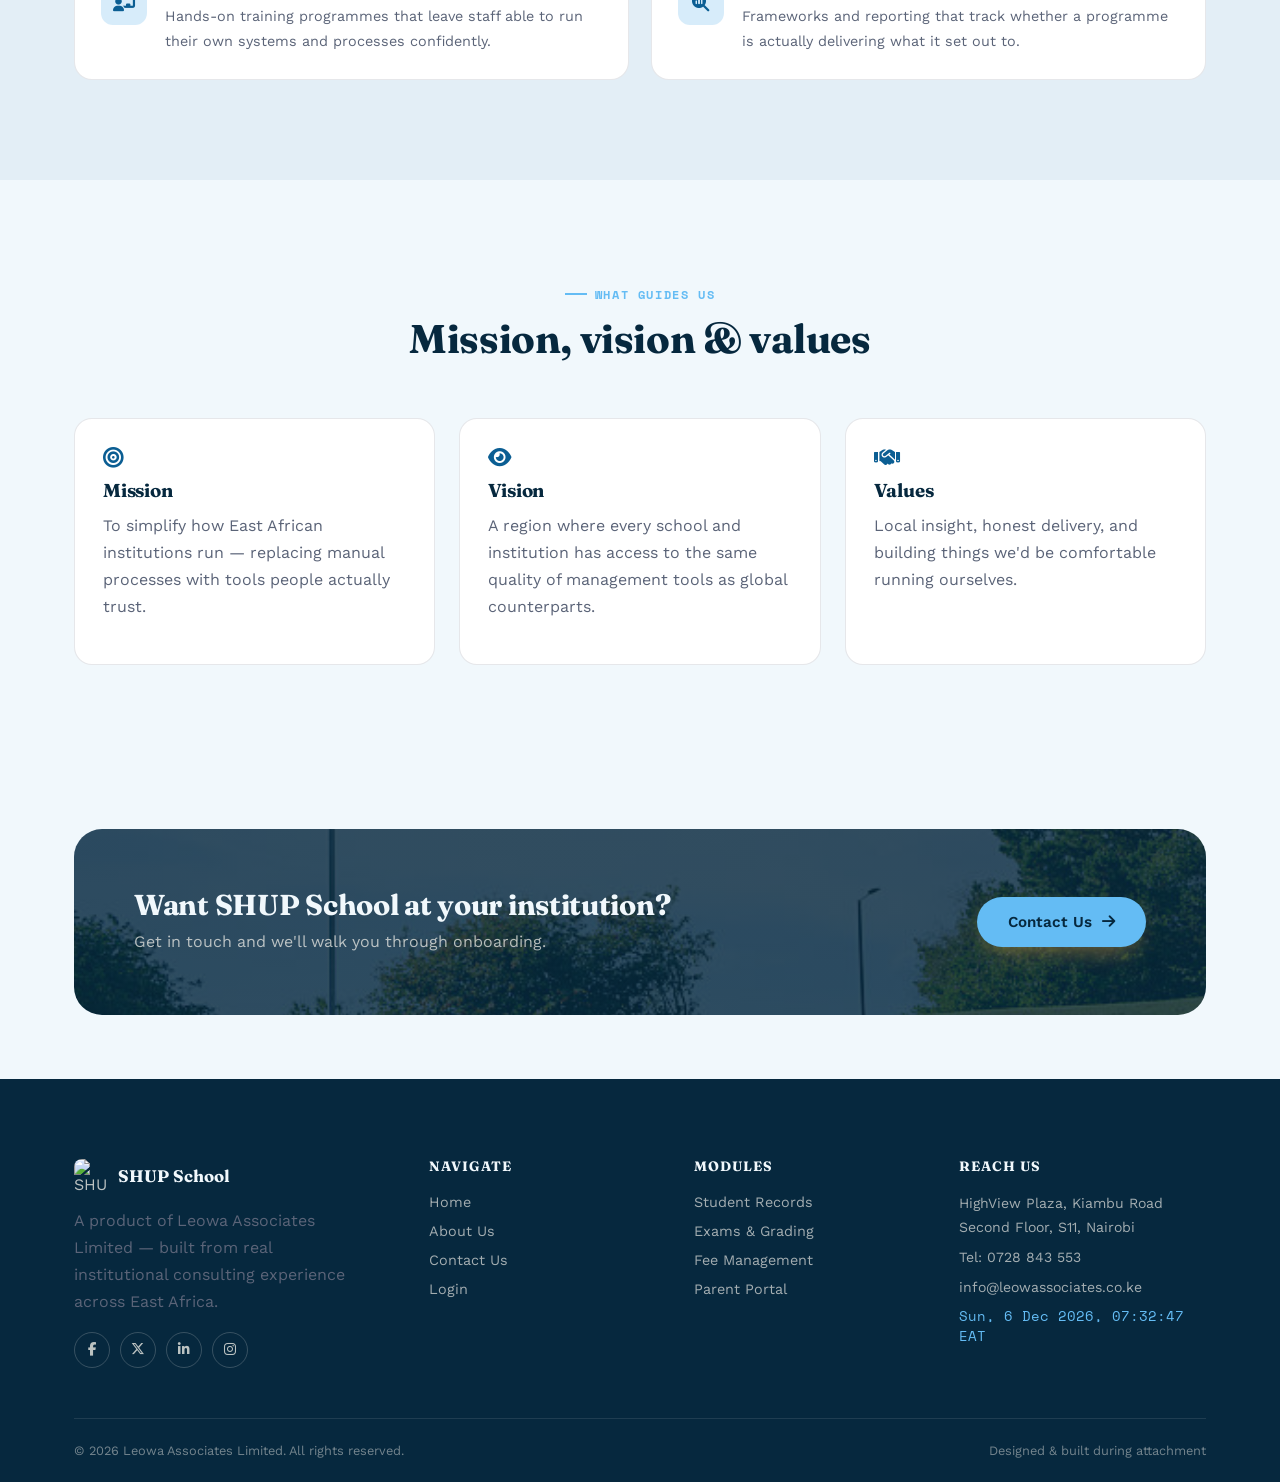
==== commit e6e16bdd: "Fix video filename casing" ====
--- a/about.html
+++ b/about.html
@@ -51,7 +51,7 @@
     </div>
     <div class="about-video reveal">
       <video controls poster="assets/images/about-poster.png">
-        <source src="assets/videos/classroom-reel.mp4" type="video/mp4">
+        <source src="assets/videos/Classroom-Reel.mp4" type="video/mp4">
         Your browser does not support the video tag.
       </video>
     </div>
